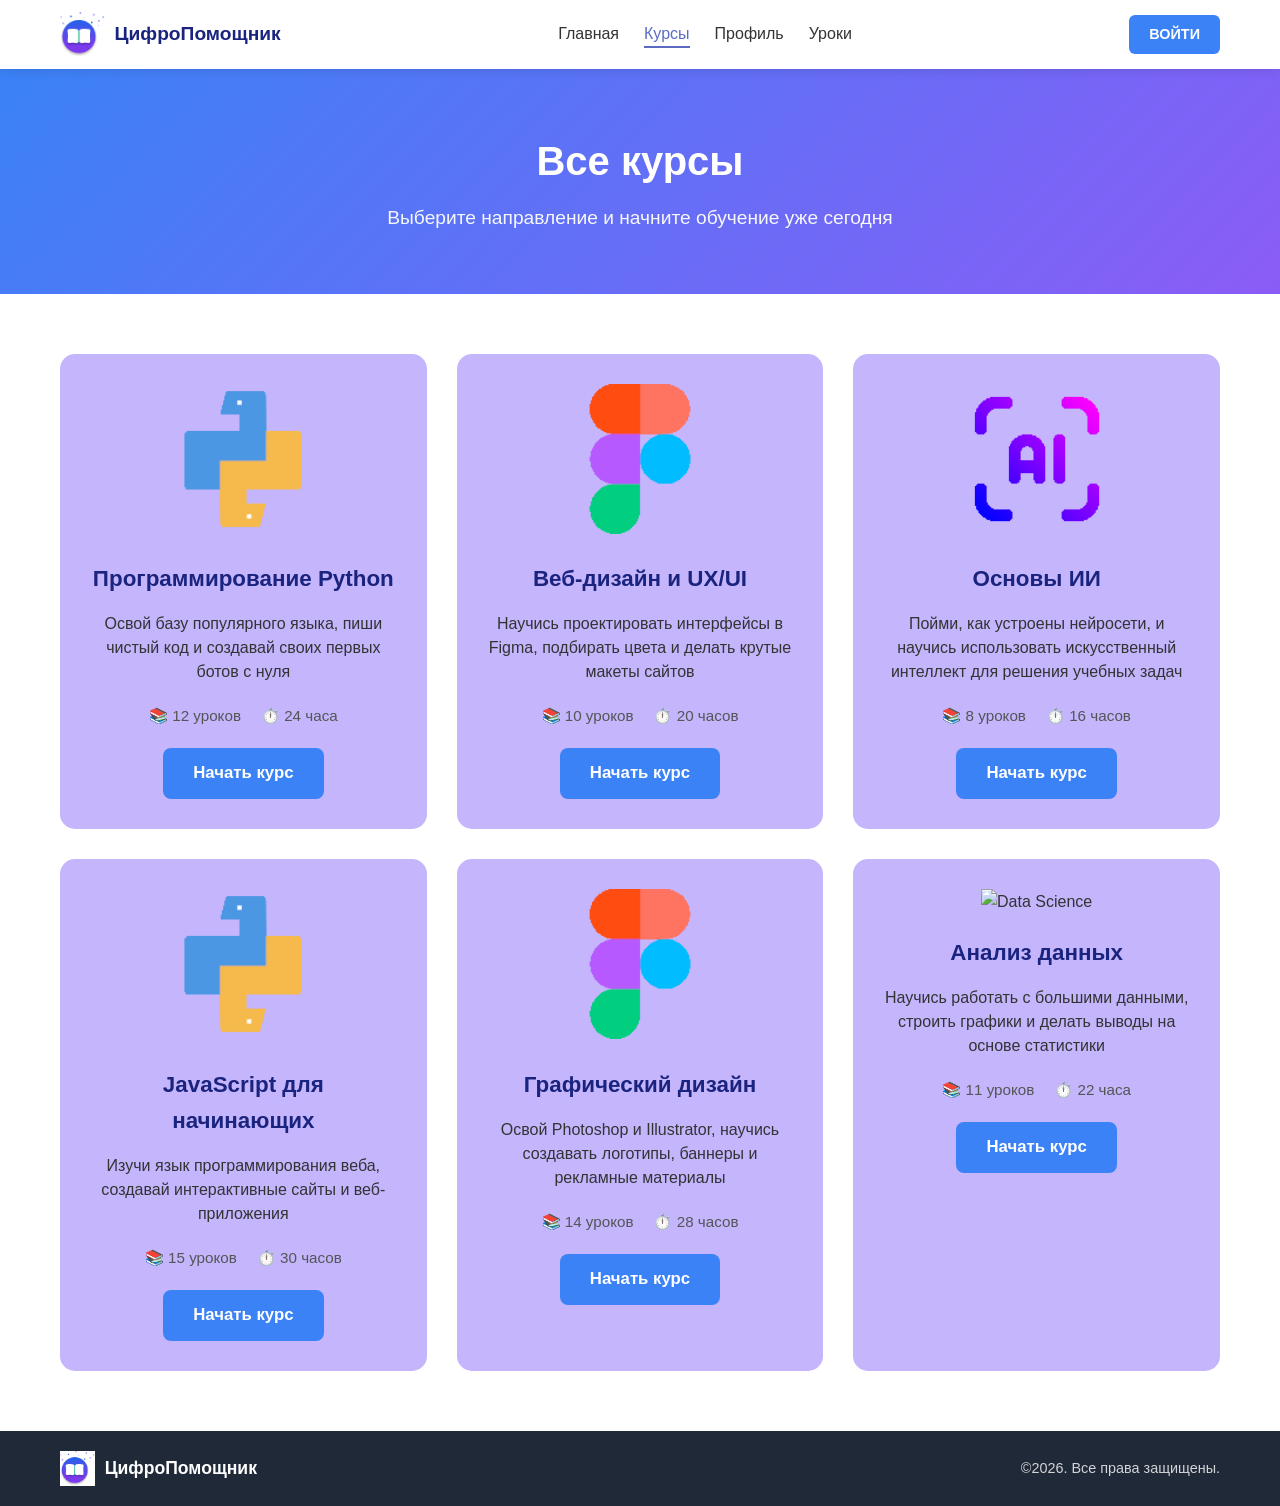
==== День 6/courses.html @ 3c560d83 "Add files via upload" ====
<!DOCTYPE html>
<html lang="ru">
<head>
    <meta charset="UTF-8">
    <meta name="viewport" content="width=device-width, initial-scale=1.0">
    <title>Все курсы — ЦифроПомощник</title>
    <link rel="stylesheet" href="style.css">
</head>
<body>

    <!-- Шапка -->
    <header class="header">
        <div class="container header-content">
            <div class="logo-wrapper">
                <img src="logo.png" alt="ЦифроПомощник" class="logo">
                <span class="logo-text">ЦифроПомощник</span>
            </div>
            <nav class="nav">
                <a href="index.html">Главная</a>
                <a href="courses.html" class="active">Курсы</a>
                <a href="register.html">Профиль</a>
                <a href="lesson.html">Уроки</a>
            </nav>
            <a href="register.html" class="btn-login">ВОЙТИ</a>
        </div>
    </header>

    <!-- Баннер -->
    <section class="courses-banner">
        <div class="container">
            <h1>Все курсы</h1>
            <p>Выберите направление и начните обучение уже сегодня</p>
        </div>
    </section>

    <!-- Список курсов -->
    <section class="all-courses">
        <div class="container">
            <div class="cards-grid-large">
                
                <!-- Курс 1 -->
                <div class="course-card-large">
                    <img src="images/питон.webp" alt="Python" class="course-icon-large">
                    <h3>Программирование Python</h3>
                    <p class="course-desc">Освой базу популярного языка, пиши чистый код и создавай своих первых ботов с нуля</p>
                    <div class="course-info">
                        <span>📚 12 уроков</span>
                        <span>⏱️ 24 часа</span>
                    </div>
                    <a href="lesson.html" class="btn-course-large">Начать курс</a>
                </div>

                <!-- Курс 2 -->
                <div class="course-card-large">
                    <img src="images/сигма.webp" alt="Figma" class="course-icon-large">
                    <h3>Веб-дизайн и UX/UI</h3>
                    <p class="course-desc">Научись проектировать интерфейсы в Figma, подбирать цвета и делать крутые макеты сайтов</p>
                    <div class="course-info">
                        <span>📚 10 уроков</span>
                        <span>⏱️ 20 часов</span>
                    </div>
                    <a href="lesson.html" class="btn-course-large">Начать курс</a>
                </div>

                <!-- Курс 3 -->
                <div class="course-card-large">
                    <img src="images/аи.webp" alt="AI" class="course-icon-large">
                    <h3>Основы ИИ</h3>
                    <p class="course-desc">Пойми, как устроены нейросети, и научись использовать искусственный интеллект для решения учебных задач</p>
                    <div class="course-info">
                        <span>📚 8 уроков</span>
                        <span>⏱️ 16 часов</span>
                    </div>
                    <a href="lesson.html" class="btn-course-large">Начать курс</a>
                </div>

                <!-- Курс 4 -->
                <div class="course-card-large">
                    <img src="images/питон.webp" alt="JavaScript" class="course-icon-large">
                    <h3>JavaScript для начинающих</h3>
                    <p class="course-desc">Изучи язык программирования веба, создавай интерактивные сайты и веб-приложения</p>
                    <div class="course-info">
                        <span>📚 15 уроков</span>
                        <span>⏱️ 30 часов</span>
                    </div>
                    <a href="lesson.html" class="btn-course-large">Начать курс</a>
                </div>

                <!-- Курс 5 -->
                <div class="course-card-large">
                    <img src="images/сигма.webp" alt="Photoshop" class="course-icon-large">
                    <h3>Графический дизайн</h3>
                    <p class="course-desc">Освой Photoshop и Illustrator, научись создавать логотипы, баннеры и рекламные материалы</p>
                    <div class="course-info">
                        <span>📚 14 уроков</span>
                        <span>⏱️ 28 часов</span>
                    </div>
                    <a href="lesson.html" class="btn-course-large">Начать курс</a>
                </div>

                <!-- Курс 6 -->
                <div class="course-card-large">
                    <img src="images/ai.webp" alt="Data Science" class="course-icon-large">
                    <h3>Анализ данных</h3>
                    <p class="course-desc">Научись работать с большими данными, строить графики и делать выводы на основе статистики</p>
                    <div class="course-info">
                        <span>📚 11 уроков</span>
                        <span>⏱️ 22 часа</span>
                    </div>
                    <a href="lesson.html" class="btn-course-large">Начать курс</a>
                </div>

            </div>
        </div>
    </section>

    <!-- Подвал -->
    <footer class="footer">
        <div class="container footer-content">
            <div class="logo-wrapper">
                <img src="logo.png" alt="ЦифроПомощник" class="logo-small">
                <span class="logo-text-white">ЦифроПомощник</span>
            </div>
            <p class="copyright">©2026. Все права защищены.</p>
        </div>
    </footer>

</body>
</html>
---- День 6/style.css ----
/* ===== СБРОС ===== */
* {
    margin: 0;
    padding: 0;
    box-sizing: border-box;
}

body {
    font-family: 'Segoe UI', Arial, sans-serif;
    color: #333;
    background: #f5f5f5;
    line-height: 1.6;
}

.container {
    max-width: 1200px;
    margin: 0 auto;
    padding: 0 20px;
}

/* ===== ШАПКА ===== */
.header {
    background: white;
    box-shadow: 0 2px 10px rgba(0,0,0,0.1);
    position: sticky;
    top: 0;
    z-index: 100;
}

.header-content {
    display: flex;
    justify-content: space-between;
    align-items: center;
    padding: 12px 20px;
}

.logo-wrapper {
    display: flex;
    align-items: center;
    gap: 10px;
}

.logo {
    height: 45px;
}

.logo-small {
    height: 35px;
}

.logo-text {
    font-size: 1.2em;
    font-weight: bold;
    color: #1a237e;
}

.logo-text-white {
    font-size: 1.1em;
    font-weight: bold;
    color: white;
}

.nav {
    display: flex;
    gap: 25px;
}

.nav a {
    text-decoration: none;
    color: #333;
    font-weight: 500;
    transition: color 0.3s;
}

.nav a:hover,
.nav a.active {
    color: #5c6bc0;
    border-bottom: 2px solid #5c6bc0;
}

.btn-login {
    background: #3B82F6;
    color: white;
    padding: 8px 20px;
    border-radius: 6px;
    text-decoration: none;
    font-weight: bold;
    font-size: 0.9em;
    transition: background 0.3s;
}

.btn-login:hover {
    background: #2563EB;
}

/* ===== HERO ===== */
.hero {
    background: linear-gradient(135deg, #3B82F6 0%, #8B5CF6 100%);
    color: white;
    text-align: center;
    padding: 100px 20px;
}

.hero h1 {
    font-size: 2.8em;
    margin-bottom: 15px;
    font-weight: 700;
}

.hero p {
    font-size: 1.3em;
    margin-bottom: 30px;
    opacity: 0.95;
}

.btn-start {
    background: #10B981;
    color: white;
    padding: 14px 35px;
    border-radius: 8px;
    text-decoration: none;
    font-weight: bold;
    font-size: 1.1em;
    display: inline-block;
    transition: background 0.3s;
}

.btn-start:hover {
    background: #059669;
}

/* ===== КУРСЫ ===== */
.courses {
    padding: 60px 0;
    background: white;
}

.section-title {
    text-align: center;
    font-size: 1.8em;
    color: #1a237e;
    margin-bottom: 30px;
}

.cards-grid {
    display: grid;
    grid-template-columns: repeat(auto-fit, minmax(280px, 1fr));
    gap: 25px;
}

.course-card {
    background: #C4B5FD;
    padding: 25px;
    border-radius: 12px;
    transition: transform 0.3s;
    text-align: center;
}

.course-card:hover {
    transform: translateY(-5px);
}

.course-icon {
    width: 128px;
    height: 128px;
    object-fit: contain;
    margin-bottom: 15px;
}

.course-card h3 {
    color: #1a237e;
    margin-bottom: 12px;
    font-size: 1.2em;
}

.course-card p {
    color: #333;
    font-size: 0.95em;
    margin-bottom: 15px;
}

.btn-course {
    display: inline-block;
    background: #3B82F6;
    color: white;
    padding: 10px 20px;
    border-radius: 6px;
    text-decoration: none;
    font-weight: bold;
    transition: background 0.3s;
}

.btn-course:hover {
    background: #2563EB;
}

/* ===== ЛИЧНЫЙ КАБИНЕТ ===== */
.cabinet-banner {
    background: linear-gradient(135deg, #3B82F6 0%, #8B5CF6 100%);
    color: white;
    text-align: center;
    padding: 50px 20px;
}

.cabinet-banner h1 {
    font-size: 2.2em;
    margin-bottom: 10px;
}

.cabinet-banner p {
    font-size: 1.1em;
    opacity: 0.95;
}

/* ===== РЕГИСТРАЦИЯ ===== */
.register-section {
    padding: 40px 0 60px;
    background: white;
}

.register-title {
    text-align: center;
    color: #3B82F6;
    font-size: 1.8em;
    margin-bottom: 30px;
}

.register-form {
    max-width: 450px;
    margin: 0 auto;
    display: flex;
    flex-direction: column;
    gap: 15px;
}

.register-form input[type="text"],
.register-form input[type="email"],
.register-form input[type="password"] {
    padding: 12px 15px;
    border: 1px solid #ddd;
    border-radius: 6px;
    font-size: 1em;
    outline: none;
    transition: border 0.3s;
}

.register-form input:focus {
    border-color: #3B82F6;
}

.radio-group {
    display: flex;
    align-items: center;
    gap: 20px;
    padding: 5px 0;
}

.radio-group label {
    display: flex;
    align-items: center;
    gap: 5px;
    cursor: pointer;
}

.checkbox-label {
    display: flex;
    align-items: center;
    gap: 8px;
    font-size: 0.95em;
    cursor: pointer;
}

.btn-register {
    background: #10B981;
    color: white;
    padding: 14px;
    border: none;
    border-radius: 8px;
    font-size: 1.1em;
    font-weight: bold;
    cursor: pointer;
    transition: background 0.3s;
}

.btn-register:hover {
    background: #059669;
}

.login-link {
    text-align: center;
    font-size: 0.95em;
}

.login-link a {
    color: #3B82F6;
    text-decoration: none;
    font-weight: bold;
}

/* ===== УРОК ===== */
.lesson-banner {
    background: linear-gradient(135deg, #3B82F6 0%, #8B5CF6 100%);
    color: white;
    text-align: center;
    padding: 50px 20px;
}

.lesson-banner h1 {
    font-size: 2.2em;
    margin-bottom: 10px;
}

.lesson-content {
    padding: 40px 0;
    background: white;
}

.lesson-grid {
    display: grid;
    grid-template-columns: 2fr 1fr;
    gap: 30px;
}

.video-placeholder {
    background: #9CA3AF;
    border-radius: 12px;
    height: 350px;
    display: flex;
    flex-direction: column;
    justify-content: center;
    align-items: center;
    color: white;
    font-size: 1.2em;
}

.play-btn {
    width: 70px;
    height: 70px;
    border: 3px solid white;
    border-radius: 50%;
    display: flex;
    justify-content: center;
    align-items: center;
    font-size: 1.5em;
    margin-bottom: 15px;
    cursor: pointer;
}

.lesson-buttons {
    display: flex;
    gap: 15px;
    margin-top: 20px;
    justify-content: center;
}

.btn-test {
    background: #10B981;
    color: white;
    padding: 12px 25px;
    border-radius: 6px;
    text-decoration: none;
    font-weight: bold;
}

.btn-download {
    background: #3B82F6;
    color: white;
    padding: 12px 25px;
    border-radius: 6px;
    text-decoration: none;
    font-weight: bold;
}

.lessons-list {
    background: #C4B5FD;
    padding: 25px;
    border-radius: 12px;
    height: fit-content;
}

.lessons-list h3 {
    color: #1a237e;
    margin-bottom: 15px;
}

.lessons-list ol {
    padding-left: 20px;
    margin-bottom: 20px;
    list-style: none;
}

.lessons-list li {
    padding: 8px 0;
    cursor: pointer;
}

.lessons-list li a {
    color: #333;
    text-decoration: none;
}

.lessons-list li a:hover {
    color: #1a237e;
    text-decoration: underline;
}

.lessons-list li.active {
    font-weight: bold;
    color: #1a237e;
}

.btn-all-lessons {
    display: block;
    background: #3B82F6;
    color: white;
    padding: 10px;
    border-radius: 6px;
    text-align: center;
    text-decoration: none;
    font-weight: bold;
}

/* ===== ПОДВАЛ ===== */
.footer {
    background: #1F2937;
    color: white;
    padding: 20px 0;
}

.footer-content {
    display: flex;
    justify-content: space-between;
    align-items: center;
}

.copyright {
    font-size: 0.9em;
    opacity: 0.8;
}

/* ===== АДАПТИВНОСТЬ ===== */
@media (max-width: 768px) {
    .header-content {
        flex-direction: column;
        gap: 10px;
    }

    .nav {
        flex-wrap: wrap;
        justify-content: center;
        gap: 15px;
    }

    .hero h1 {
        font-size: 1.8em;
    }

    .hero p {
        font-size: 1em;
    }

    .cards-grid {
        grid-template-columns: 1fr;
    }

    .lesson-grid {
        grid-template-columns: 1fr;
    }

    .footer-content {
        flex-direction: column;
        gap: 10px;
        text-align: center;
    }
}

/* ===== СТРАНИЦА КУРСОВ ===== */
.courses-banner {
    background: linear-gradient(135deg, #3B82F6 0%, #8B5CF6 100%);
    color: white;
    text-align: center;
    padding: 60px 20px;
}

.courses-banner h1 {
    font-size: 2.5em;
    margin-bottom: 10px;
}

.courses-banner p {
    font-size: 1.2em;
    opacity: 0.95;
}

.all-courses {
    padding: 60px 0;
    background: white;
}

.cards-grid-large {
    display: grid;
    grid-template-columns: repeat(auto-fit, minmax(320px, 1fr));
    gap: 30px;
}

.course-card-large {
    background: #C4B5FD;
    padding: 30px;
    border-radius: 15px;
    transition: transform 0.3s, box-shadow 0.3s;
    text-align: center;
}

.course-card-large:hover {
    transform: translateY(-8px);
    box-shadow: 0 10px 30px rgba(0,0,0,0.2);
}

.course-icon-large {
    width: 150px;
    height: 150px;
    object-fit: contain;
    margin-bottom: 20px;
}

.course-card-large h3 {
    color: #1a237e;
    margin-bottom: 15px;
    font-size: 1.4em;
}

.course-desc {
    color: #333;
    font-size: 1em;
    margin-bottom: 20px;
    line-height: 1.5;
}

.course-info {
    display: flex;
    justify-content: center;
    gap: 20px;
    margin-bottom: 20px;
    font-size: 0.95em;
    color: #555;
}

.btn-course-large {
    display: inline-block;
    background: #3B82F6;
    color: white;
    padding: 12px 30px;
    border-radius: 8px;
    text-decoration: none;
    font-weight: bold;
    font-size: 1.05em;
    transition: background 0.3s;
}

.btn-course-large:hover {
    background: #2563EB;
}

/* Адаптивность для страницы курсов */
@media (max-width: 768px) {
    .cards-grid-large {
        grid-template-columns: 1fr;
    }
    
    .courses-banner h1 {
        font-size: 1.8em;
    }
}
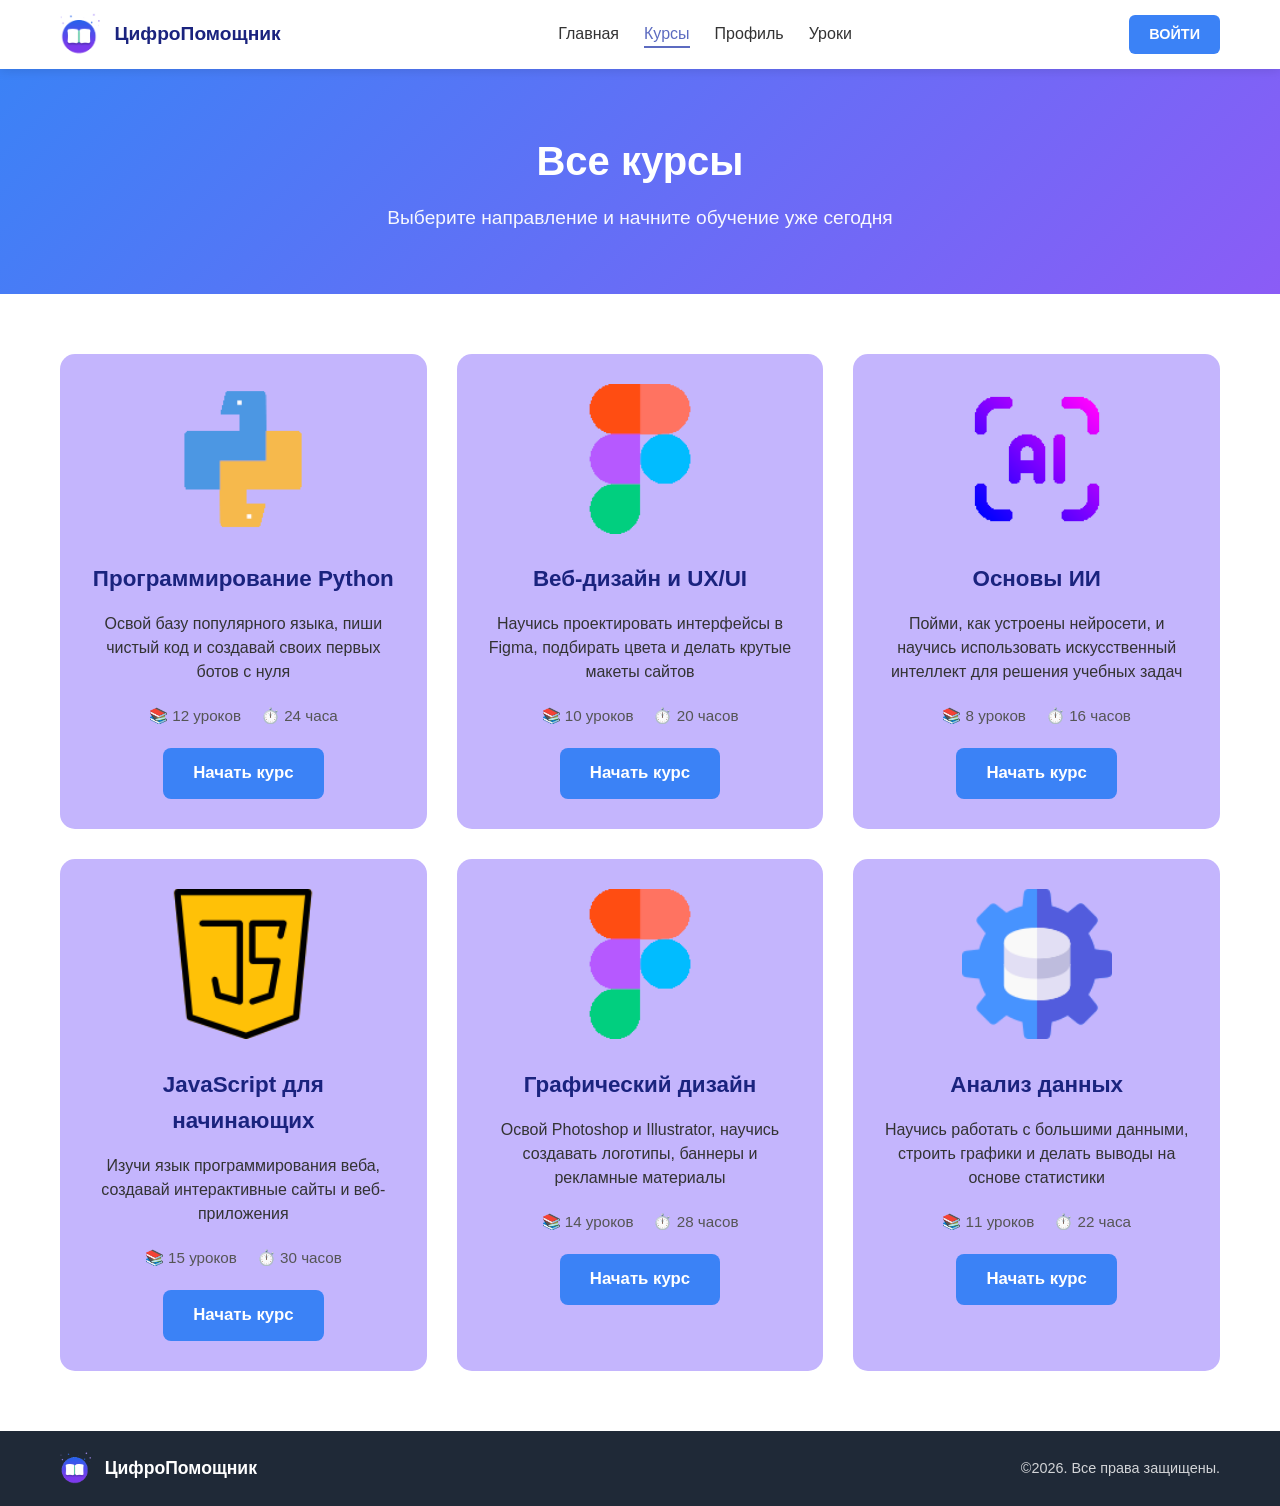
==== commit fa4d08c7: "Add files via upload" ====
--- a/День 6/courses.html
+++ b/День 6/courses.html
@@ -4,26 +4,27 @@
     <meta charset="UTF-8">
     <meta name="viewport" content="width=device-width, initial-scale=1.0">
     <title>Все курсы — ЦифроПомощник</title>
+    <link rel="icon" type="image/png" href="logo.png">
     <link rel="stylesheet" href="style.css">
 </head>
 <body>
 
     <!-- Шапка -->
     <header class="header">
-        <div class="container header-content">
-            <div class="logo-wrapper">
-                <img src="logo.png" alt="ЦифроПомощник" class="logo">
-                <span class="logo-text">ЦифроПомощник</span>
-            </div>
-            <nav class="nav">
-                <a href="index.html">Главная</a>
-                <a href="courses.html" class="active">Курсы</a>
-                <a href="register.html">Профиль</a>
-                <a href="lesson.html">Уроки</a>
-            </nav>
-            <a href="register.html" class="btn-login">ВОЙТИ</a>
+    <div class="container header-content">
+        <div class="logo-wrapper">
+            <img src="logo.png" alt="ЦифроПомощник" class="logo">
+            <span class="logo-text">ЦифроПомощник</span>
         </div>
-    </header>
+        <nav class="nav">
+            <a href="index.html">Главная</a>
+            <a href="courses.html" class="active">Курсы</a>
+            <a href="register.html">Профиль</a>
+            <a href="lesson.html">Уроки</a>
+        </nav>
+        <a href="login.html" class="btn-login">ВОЙТИ</a>
+    </div>
+	</header>
 
     <!-- Баннер -->
     <section class="courses-banner">
@@ -76,7 +77,7 @@
 
                 <!-- Курс 4 -->
                 <div class="course-card-large">
-                    <img src="images/питон.webp" alt="JavaScript" class="course-icon-large">
+                    <img src="images/js.png" alt="JavaScript" class="course-icon-large">
                     <h3>JavaScript для начинающих</h3>
                     <p class="course-desc">Изучи язык программирования веба, создавай интерактивные сайты и веб-приложения</p>
                     <div class="course-info">
@@ -100,7 +101,7 @@
 
                 <!-- Курс 6 -->
                 <div class="course-card-large">
-                    <img src="images/ai.webp" alt="Data Science" class="course-icon-large">
+                    <img src="images/datascience.png" alt="Data Science" class="course-icon-large">
                     <h3>Анализ данных</h3>
                     <p class="course-desc">Научись работать с большими данными, строить графики и делать выводы на основе статистики</p>
                     <div class="course-info">
--- a/День 6/style.css
+++ b/День 6/style.css
@@ -570,4 +570,186 @@
     .courses-banner h1 {
         font-size: 1.8em;
     }
+}
+
+/* ===== ИНТЕРАКТИВНЫЕ УРОКИ ===== */
+.lessons-list-container {
+    padding: 40px 0;
+}
+
+.lessons-grid {
+    display: grid;
+    gap: 20px;
+    margin-top: 30px;
+}
+
+.lesson-item {
+    background: white;
+    border: 2px solid #E5E7EB;
+    border-radius: 12px;
+    padding: 20px;
+    display: flex;
+    align-items: center;
+    gap: 20px;
+    cursor: pointer;
+    transition: all 0.3s;
+}
+
+.lesson-item:hover {
+    border-color: #3B82F6;
+    box-shadow: 0 4px 12px rgba(59, 130, 246, 0.15);
+    transform: translateX(5px);
+}
+
+.lesson-icon {
+    font-size: 2.5em;
+    width: 70px;
+    height: 70px;
+    display: flex;
+    align-items: center;
+    justify-content: center;
+    background: #C4B5FD;
+    border-radius: 10px;
+}
+
+.lesson-info h3 {
+    color: #1a237e;
+    margin-bottom: 8px;
+    font-size: 1.2em;
+}
+
+.lesson-info p {
+    color: #666;
+    font-size: 0.95em;
+    margin-bottom: 8px;
+}
+
+.lesson-duration {
+    color: #3B82F6;
+    font-weight: 600;
+    font-size: 0.9em;
+}
+
+/* Просмотр урока */
+.lesson-view-container {
+    padding: 40px 0;
+}
+
+.btn-back {
+    background: #3B82F6;
+    color: white;
+    border: none;
+    padding: 12px 25px;
+    border-radius: 8px;
+    font-size: 1em;
+    font-weight: 600;
+    cursor: pointer;
+    margin-bottom: 30px;
+    transition: background 0.3s;
+}
+
+.btn-back:hover {
+    background: #2563EB;
+}
+
+.lesson-details {
+    background: white;
+    padding: 30px;
+    border-radius: 12px;
+    margin-top: 20px;
+}
+
+.lesson-details h2 {
+    color: #1a237e;
+    margin-bottom: 15px;
+    font-size: 1.8em;
+}
+
+.lesson-details p {
+    color: #555;
+    line-height: 1.7;
+    margin-bottom: 25px;
+}
+
+/* Боковая панель */
+.lessons-sidebar {
+    background: #C4B5FD;
+    padding: 25px;
+    border-radius: 12px;
+    height: fit-content;
+}
+
+.lessons-sidebar h3 {
+    color: #1a237e;
+    margin-bottom: 20px;
+    font-size: 1.3em;
+}
+
+.sidebar-lessons {
+    display: flex;
+    flex-direction: column;
+    gap: 10px;
+}
+
+.sidebar-lesson-item {
+    background: white;
+    padding: 12px 15px;
+    border-radius: 8px;
+    cursor: pointer;
+    display: flex;
+    align-items: center;
+    gap: 10px;
+    transition: all 0.3s;
+    border: 2px solid transparent;
+}
+
+.sidebar-lesson-item:hover {
+    border-color: #3B82F6;
+    transform: translateX(3px);
+}
+
+.sidebar-lesson-item.active {
+    background: #3B82F6;
+    color: white;
+    border-color: #2563EB;
+}
+
+.sidebar-lesson-item.active .sidebar-title {
+    color: white;
+    font-weight: 600;
+}
+
+.sidebar-icon {
+    font-size: 1.2em;
+}
+
+.sidebar-title {
+    flex: 1;
+    color: #1a237e;
+    font-size: 0.95em;
+}
+
+.sidebar-duration {
+    font-size: 0.85em;
+    color: #666;
+}
+
+.sidebar-lesson-item.active .sidebar-duration {
+    color: white;
+}
+
+/* Адаптивность */
+@media (max-width: 768px) {
+    .lesson-item {
+        flex-direction: column;
+        text-align: center;
+    }
+    
+    .lesson-grid {
+        grid-template-columns: 1fr;
+    }
+    
+    .lessons-sidebar {
+        margin-top: 30px;
+    }
 }
